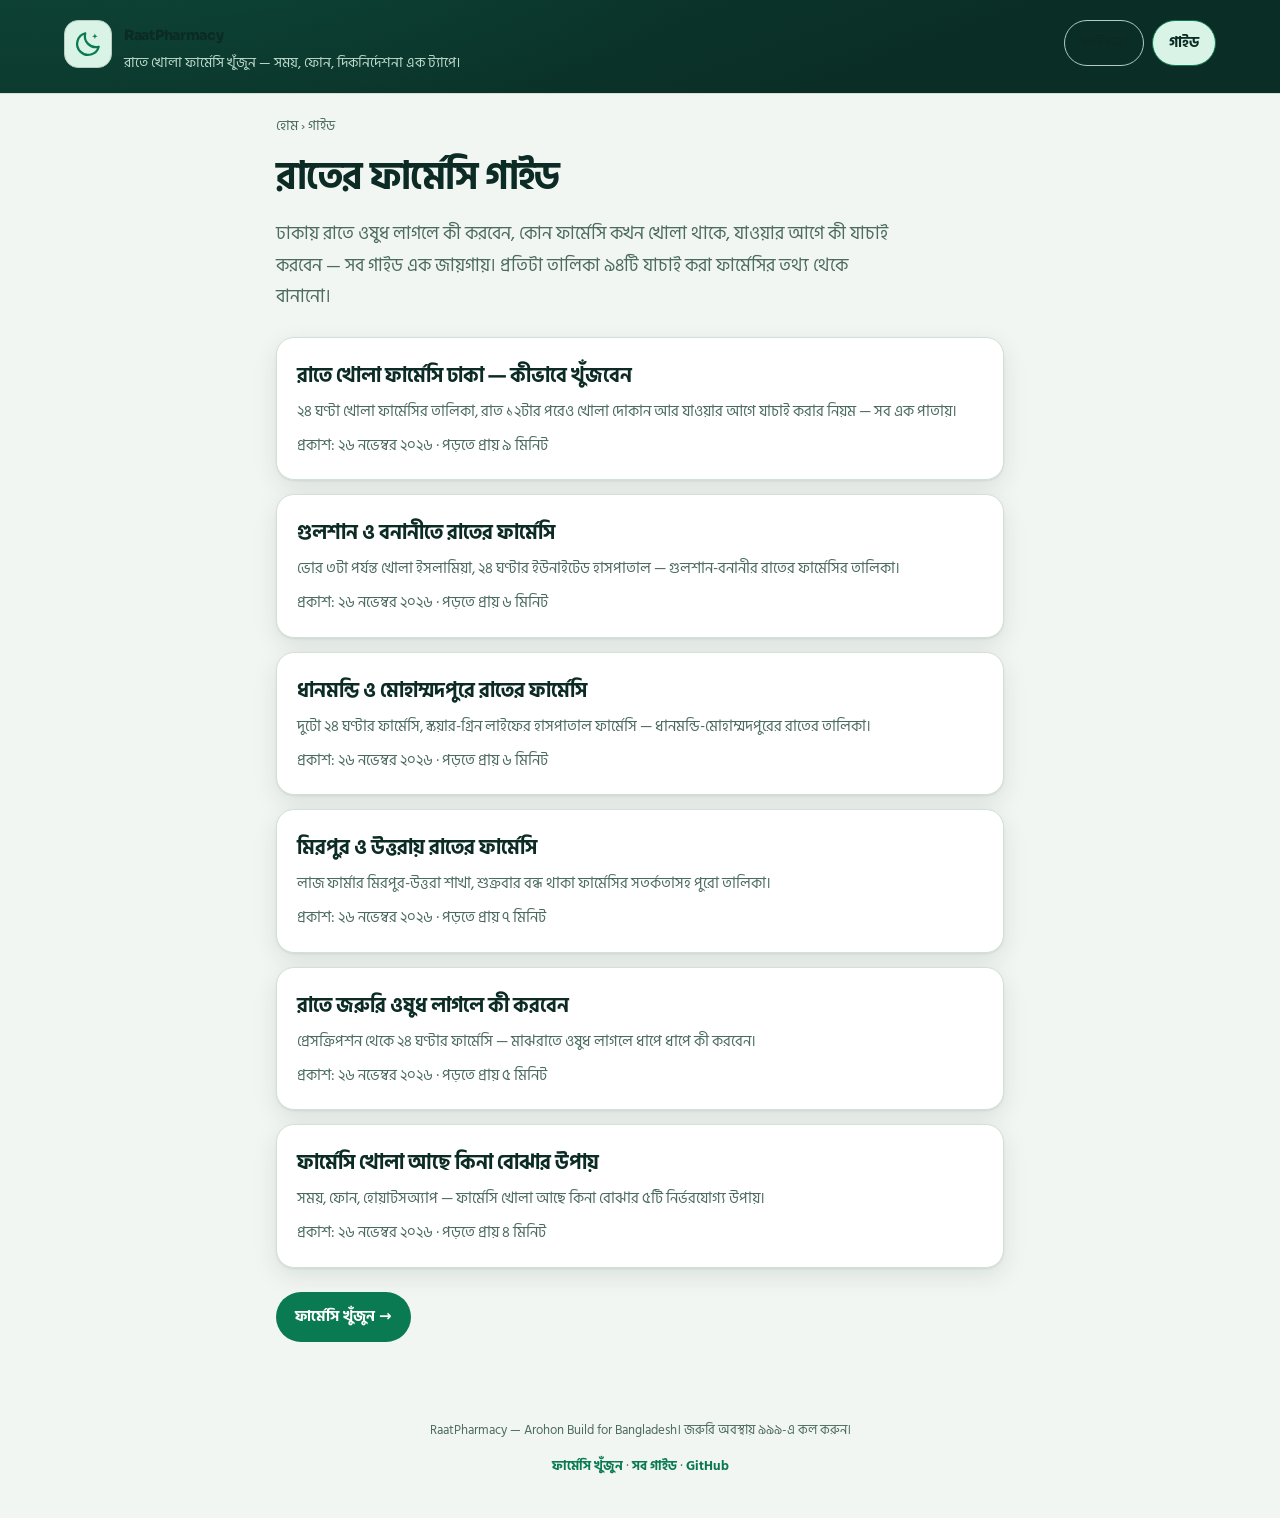
==== blog/index.html @ f830bff0 "RaatPharmacy MVP: night pharmacy finder for Dhaka - 41 verified pharmacies" ====
<!DOCTYPE html>
<html lang="bn">
<head>
  <meta charset="utf-8">
  <meta name="viewport" content="width=device-width, initial-scale=1, viewport-fit=cover">
  <title>গাইড — রাতে খোলা ফার্মেসি ঢাকা | RaatPharmacy</title>
  <meta name="description" content="ঢাকায় রাতে খোলা ফার্মেসি খোঁজার গাইড — এলাকা অনুযায়ী তালিকা, জরুরি ওষুধের চেকলিস্ট, খোলা আছে কিনা বোঝার উপায়।">
  <link rel="canonical" href="https://buildempirecr.github.io/raatpharmacy/blog/">
  <meta property="og:type" content="website">
  <meta property="og:site_name" content="RaatPharmacy">
  <meta property="og:title" content="গাইড — রাতে খোলা ফার্মেসি ঢাকা | RaatPharmacy">
  <meta property="og:description" content="ঢাকায় রাতে খোলা ফার্মেসি খোঁজার গাইড — এলাকা অনুযায়ী তালিকা, জরুরি ওষুধের চেকলিস্ট, খোলা আছে কিনা বোঝার উপায়।">
  <meta property="og:url" content="https://buildempirecr.github.io/raatpharmacy/blog/">
  <meta property="og:image" content="https://buildempirecr.github.io/raatpharmacy/og.png">
  <meta property="og:image:width" content="1200">
  <meta property="og:image:height" content="630">
  <meta property="og:image:alt" content="RaatPharmacy — রাতে খোলা ফার্মেসি, ঢাকা">
  <meta property="og:locale" content="bn_BD">
  <meta name="twitter:card" content="summary_large_image">
  <meta name="twitter:title" content="গাইড — রাতে খোলা ফার্মেসি ঢাকা | RaatPharmacy">
  <meta name="twitter:description" content="ঢাকায় রাতে খোলা ফার্মেসি খোঁজার গাইড — এলাকা অনুযায়ী তালিকা, জরুরি ওষুধের চেকলিস্ট, খোলা আছে কিনা বোঝার উপায়।">
  <meta name="twitter:image" content="https://buildempirecr.github.io/raatpharmacy/og.png">
  <link rel="icon" href="../icon.svg" type="image/svg+xml">
  <link rel="preconnect" href="https://fonts.googleapis.com">
  <link rel="preconnect" href="https://fonts.gstatic.com" crossorigin>
  <link href="https://fonts.googleapis.com/css2?family=Hind+Siliguri:wght@400;500;600;700&family=Sora:wght@600;700;800&display=swap" rel="stylesheet">
  <link rel="stylesheet" href="../styles.css">
  <link rel="stylesheet" href="blog.css">
</head>
<body>
  <a class="skip-link" href="#main">মূল বিষয়বস্তুতে যান</a>
  <header class="topbar">
    <div class="topbar-in">
      <div class="brand">
        <span class="brand-mark" aria-hidden="true">
          <svg viewBox="0 0 24 24" width="30" height="30" fill="none" stroke="currentColor" stroke-width="1.8" stroke-linecap="round" stroke-linejoin="round"><path d="M20.6 14.2A8.8 8.8 0 0 1 9.8 3.4 8.8 8.8 0 1 0 20.6 14.2Z"/><path d="M17.5 3.5l.6 1.6 1.6.6-1.6.6-.6 1.6-.6-1.6-1.6-.6 1.6-.6z" fill="currentColor" stroke="none"/></svg>
        </span>
        <div class="brand-text">
          <p class="brand-name"><a href="../">RaatPharmacy</a></p>
          <p>রাতে খোলা ফার্মেসি খুঁজুন — সময়, ফোন, দিকনির্দেশনা এক ট্যাপে।</p>
        </div>
      </div>
      <nav class="blog-nav" aria-label="প্রধান মেনু">
        <a href="../">ফাইন্ডার</a>
        <a href="./" class="blog-nav-active">গাইড</a>
      </nav>
    </div>
  </header>
  <main id="main" tabindex="-1" class="blog-main">
    <nav class="breadcrumb" aria-label="ব্রেডক্রাম্ব">
      <a href="../">হোম</a> <span aria-hidden="true">›</span>
      <span aria-current="page">গাইড</span>
    </nav>
    <h1 class="blog-index-title">রাতের ফার্মেসি গাইড</h1>
    <p class="blog-lede">ঢাকায় রাতে ওষুধ লাগলে কী করবেন, কোন ফার্মেসি কখন খোলা থাকে, যাওয়ার আগে কী যাচাই করবেন — সব গাইড এক জায়গায়। প্রতিটা তালিকা ৯৪টি যাচাই করা ফার্মেসির তথ্য থেকে বানানো।</p>
    <ul class="blog-index-list">
      <li class="blog-card">
        <h2><a href="rate-khola-pharmacy-dhaka.html">রাতে খোলা ফার্মেসি ঢাকা — কীভাবে খুঁজবেন</a></h2>
        <p>২৪ ঘণ্টা খোলা ফার্মেসির তালিকা, রাত ১২টার পরেও খোলা দোকান আর যাওয়ার আগে যাচাই করার নিয়ম — সব এক পাতায়।</p>
        <p class="blog-card-meta">প্রকাশ: ২৬ নভেম্বর ২০২৬ · পড়তে প্রায় ৯ মিনিট</p>
      </li>
      <li class="blog-card">
        <h2><a href="gulshan-night-pharmacy.html">গুলশান ও বনানীতে রাতের ফার্মেসি</a></h2>
        <p>ভোর ৩টা পর্যন্ত খোলা ইসলামিয়া, ২৪ ঘণ্টার ইউনাইটেড হাসপাতাল — গুলশান-বনানীর রাতের ফার্মেসির তালিকা।</p>
        <p class="blog-card-meta">প্রকাশ: ২৬ নভেম্বর ২০২৬ · পড়তে প্রায় ৬ মিনিট</p>
      </li>
      <li class="blog-card">
        <h2><a href="dhanmondi-night-pharmacy.html">ধানমন্ডি ও মোহাম্মদপুরে রাতের ফার্মেসি</a></h2>
        <p>দুটো ২৪ ঘণ্টার ফার্মেসি, স্কয়ার-গ্রিন লাইফের হাসপাতাল ফার্মেসি — ধানমন্ডি-মোহাম্মদপুরের রাতের তালিকা।</p>
        <p class="blog-card-meta">প্রকাশ: ২৬ নভেম্বর ২০২৬ · পড়তে প্রায় ৬ মিনিট</p>
      </li>
      <li class="blog-card">
        <h2><a href="mirpur-night-pharmacy.html">মিরপুর ও উত্তরায় রাতের ফার্মেসি</a></h2>
        <p>লাজ ফার্মার মিরপুর-উত্তরা শাখা, শুক্রবার বন্ধ থাকা ফার্মেসির সতর্কতাসহ পুরো তালিকা।</p>
        <p class="blog-card-meta">প্রকাশ: ২৬ নভেম্বর ২০২৬ · পড়তে প্রায় ৭ মিনিট</p>
      </li>
      <li class="blog-card">
        <h2><a href="joruri-oshudh-rate.html">রাতে জরুরি ওষুধ লাগলে কী করবেন</a></h2>
        <p>প্রেসক্রিপশন থেকে ২৪ ঘণ্টার ফার্মেসি — মাঝরাতে ওষুধ লাগলে ধাপে ধাপে কী করবেন।</p>
        <p class="blog-card-meta">প্রকাশ: ২৬ নভেম্বর ২০২৬ · পড়তে প্রায় ৫ মিনিট</p>
      </li>
      <li class="blog-card">
        <h2><a href="pharmacy-khola-ache-kina.html">ফার্মেসি খোলা আছে কিনা বোঝার উপায়</a></h2>
        <p>সময়, ফোন, হোয়াটসঅ্যাপ — ফার্মেসি খোলা আছে কিনা বোঝার ৫টি নির্ভরযোগ্য উপায়।</p>
        <p class="blog-card-meta">প্রকাশ: ২৬ নভেম্বর ২০২৬ · পড়তে প্রায় ৪ মিনিট</p>
      </li>
    </ul>
    <p class="blog-index-cta"><a class="btn btn-primary" href="../">ফার্মেসি খুঁজুন →</a></p>
  </main>
  <footer>
    <p>RaatPharmacy — Arohon Build for Bangladesh। জরুরি অবস্থায় ৯৯৯-এ কল করুন।</p>
    <p class="footer-links"><a href="../">ফার্মেসি খুঁজুন</a> · <a href="./">সব গাইড</a> · <a href="https://github.com/buildempirecr/raatpharmacy">GitHub</a></p>
  </footer>
</body>
</html>
---- styles.css ----
/* RaatPharmacy — premium night-pharmacy system.
   Deep emerald ink + warm mint. Night is the use scene: dark is the
   default; a light theme follows the system setting for daylight use.
   No framework. Touch targets >= 44px. Header stacks on phones. */
:root {
  --bg: #061f1c;
  --bg-soft: #082825;
  --surface: #0d2f2a;
  --surface-2: #123b34;
  --surface-3: #175046;
  --text: #eef7f2;
  --muted: #a9c6bb;
  --muted-2: #7fa79a;
  --accent: #34e5a6;
  --accent-soft: #0e3d2f;
  --accent-ink: #04281c;
  --amber: #ffc857;
  --amber-soft: #33270a;
  --amber-ink: #ffd98a;
  --red: #ff9a9a;
  --red-soft: #3d1d1d;
  --border: #21483f;
  --border-strong: #2f6355;
  --shadow-1: 0 1px 2px rgba(0, 0, 0, .28), 0 8px 24px rgba(0, 0, 0, .28);
  --shadow-2: 0 2px 4px rgba(0, 0, 0, .3), 0 16px 40px rgba(0, 0, 0, .34);
  --radius: 18px;
  --radius-sm: 12px;
  color-scheme: dark;
}
@media (prefers-color-scheme: light) {
  :root {
    --bg: #f2f6f2;
    --bg-soft: #e8f0ea;
    --surface: #ffffff;
    --surface-2: #eef5ef;
    --surface-3: #dcebe1;
    --text: #0b2b24;
    --muted: #4c6b60;
    --muted-2: #4e6d5c;
    --accent: #0a7a52;
    --accent-soft: #d9f3e6;
    --accent-ink: #ffffff;
    --amber: #8a5d00;
    --amber-soft: #fff3d1;
    --amber-ink: #6b4a00;
    --red: #b3271e;
    --red-soft: #fbe3e1;
    --border: #d3e0d8;
    --border-strong: #b3cbc0;
    --shadow-1: 0 1px 2px rgba(11, 43, 36, .08), 0 8px 24px rgba(11, 43, 36, .1);
    --shadow-2: 0 2px 4px rgba(11, 43, 36, .1), 0 16px 40px rgba(11, 43, 36, .14);
    color-scheme: light;
  }
}
* { box-sizing: border-box; }
html { -webkit-text-size-adjust: 100%; scroll-behavior: smooth; }
body {
  margin: 0;
  font-family: "Hind Siliguri", "Sora", system-ui, -apple-system, "Segoe UI", Roboto, "Noto Sans Bengali", sans-serif;
  background: var(--bg);
  color: var(--text);
  line-height: 1.55;
}
/* Bangla script needs taller line-height than Latin (matra + descenders). */
:lang(bn) { line-height: 1.75; }
h1, h2, h3 { line-height: 1.25; }
/* Skip link: first Tab stop, jumps to #main. */
.skip-link {
  position: absolute; left: 16px; top: -72px; z-index: 100;
  background: var(--accent); color: var(--accent-ink);
  font-weight: 700; font-size: 15px; text-decoration: none;
  padding: 12px 18px; border-radius: 999px; min-height: 44px;
  display: inline-flex; align-items: center;
  transition: top .15s ease;
}
.skip-link:focus { top: 12px; }
/* Skip target itself is not interactive: no outline when jumped to. */
#main:focus { outline: none; }
::selection { background: var(--accent); color: var(--accent-ink); }
:focus-visible { outline: 3px solid var(--accent); outline-offset: 2px; border-radius: 6px; }
::-webkit-scrollbar { width: 10px; }
::-webkit-scrollbar-thumb { background: var(--border-strong); border-radius: 999px; }
::-webkit-scrollbar-track { background: transparent; }
.visually-hidden {
  position: absolute; width: 1px; height: 1px;
  overflow: hidden; clip: rect(0 0 0 0); white-space: nowrap;
}
.hidden { display: none !important; }

/* ---------- Header: stacks on phones, never overlaps ---------- */
.topbar {
  background:
    radial-gradient(720px 260px at 18% -40%, rgba(52, 229, 166, .16), transparent 65%),
    linear-gradient(160deg, #0a2e28, #071f1b 70%);
  border-bottom: 1px solid var(--border);
}
@media (prefers-color-scheme: light) {
  .topbar {
    background:
      radial-gradient(720px 260px at 18% -40%, rgba(10, 122, 82, .14), transparent 65%),
      linear-gradient(160deg, #0d3d31, #0a2e26 70%);
    color: #eef7f2;
  }
  .topbar .brand p { color: #bcd8cb; }
  .topbar .clock { background: rgba(255, 255, 255, .12); border-color: rgba(255, 255, 255, .28); color: #d9efe3; }
  .topbar .lang-btn { color: #eef7f2; border-color: rgba(238, 247, 242, .45); }
  .topbar .lang-btn:hover { color: #34e5a6; border-color: #34e5a6; }
}
.topbar-in {
  max-width: 1200px; margin: 0 auto; padding: 18px 16px 16px;
  display: flex; flex-direction: column; gap: 14px;
}
.brand { display: flex; gap: 12px; align-items: flex-start; min-width: 0; }
.brand-mark {
  flex-shrink: 0; width: 48px; height: 48px; border-radius: 14px;
  display: grid; place-items: center;
  background: var(--accent-soft); color: var(--accent);
  border: 1px solid var(--border-strong);
}
.brand-text { min-width: 0; }
.brand h1 {
  margin: 0; font-family: "Sora", "Hind Siliguri", sans-serif;
  font-size: 26px; font-weight: 800; letter-spacing: -0.02em; line-height: 1.15;
  overflow-wrap: break-word;
}
.brand p { margin: 3px 0 0; color: var(--muted); font-size: 14px; max-width: 60ch; }
.top-right {
  display: flex; align-items: center; gap: 10px; flex-wrap: wrap;
}
.clock {
  font-size: 15px; font-weight: 700; font-variant-numeric: tabular-nums;
  background: var(--surface-2); border: 1px solid var(--border);
  border-radius: 999px; padding: 9px 14px; min-height: 44px;
  display: inline-flex; align-items: center;
}
.lang-btn {
  background: transparent; color: var(--text);
  border: 1px solid var(--border-strong); border-radius: 999px;
  padding: 9px 16px; min-height: 44px; font-size: 14px; font-weight: 600;
  cursor: pointer; font-family: inherit; text-decoration: none;
  display: inline-flex; align-items: center;
}
.lang-btn:hover { border-color: var(--accent); color: var(--accent); }

/* ---------- Hero ---------- */
main { max-width: 1200px; margin: 0 auto; padding: 0 16px 40px; }
.hero { padding: 28px 0 8px; }
.hero-title {
  margin: 0; font-family: "Sora", "Hind Siliguri", sans-serif;
  font-size: clamp(28px, 6vw, 44px); font-weight: 800;
  letter-spacing: -0.03em; line-height: 1.15; text-wrap: balance;
}
.hero-sub { margin: 10px 0 0; color: var(--muted); font-size: 16.5px; max-width: 62ch; }
.search-wrap {
  display: flex; align-items: center; gap: 10px;
  background: var(--surface); border: 1px solid var(--border-strong);
  border-radius: var(--radius); padding: 4px 6px 4px 16px;
  margin-top: 20px; box-shadow: var(--shadow-1);
}
.search-wrap:focus-within { border-color: var(--accent); box-shadow: var(--shadow-1), 0 0 0 3px rgba(52, 229, 166, .22); }
.search-icon { flex-shrink: 0; color: var(--muted-2); }
.search-wrap input {
  flex: 1; min-width: 0; border: 0; outline: 0; background: transparent;
  color: var(--text); font-size: 17px; font-family: inherit;
  padding: 12px 8px 12px 0; min-height: 44px;
}
.search-wrap input::placeholder { color: #93b3a9; }
@media (prefers-color-scheme: light) {
  .search-wrap input::placeholder { color: #4c6b60; }
}
.search-wrap input::-webkit-search-cancel-button { cursor: pointer; }

/* Stats as filter chips */
.stat-chips { display: flex; flex-wrap: wrap; gap: 10px; margin-top: 16px; }
.stat-chip {
  display: inline-flex; align-items: center; gap: 8px;
  background: var(--surface); border: 1px solid var(--border);
  border-radius: 999px; padding: 10px 16px; min-height: 48px;
  font-size: 15px; font-family: inherit; color: var(--text); cursor: pointer;
  box-shadow: var(--shadow-1);
}
.stat-chip strong { font-size: 19px; font-variant-numeric: tabular-nums; line-height: 1; }
.stat-chip span { color: var(--muted); }
.stat-chip .dot {
  width: 9px; height: 9px; border-radius: 50%; background: var(--accent);
  box-shadow: 0 0 0 3px rgba(52, 229, 166, .25);
  animation: pulse 2.2s ease-out infinite;
}
@keyframes pulse {
  0% { box-shadow: 0 0 0 0 rgba(52, 229, 166, .45); }
  70% { box-shadow: 0 0 0 8px rgba(52, 229, 166, 0); }
  100% { box-shadow: 0 0 0 0 rgba(52, 229, 166, 0); }
}
.stat-chip[aria-pressed="true"] {
  background: var(--accent-soft); border-color: var(--accent); color: var(--text);
}
.stat-chip[aria-pressed="true"] span { color: var(--muted); }
.stat-chip:hover { border-color: var(--border-strong); }
.stock-note {
  margin: 16px 0 0; font-size: 14px; color: var(--amber-ink);
  background: var(--amber-soft); border: 1px solid var(--border);
  border-radius: var(--radius-sm); padding: 11px 14px;
  display: flex; gap: 8px; align-items: flex-start;
}

/* ---------- Layout ---------- */
.layout { display: grid; gap: 24px; margin-top: 20px; }
.sidebar-title {
  margin: 0 0 12px; font-family: "Sora", "Hind Siliguri", sans-serif;
  font-size: 17px; font-weight: 700; letter-spacing: -0.01em;
}
.controls {
  background: var(--surface); border: 1px solid var(--border);
  border-radius: var(--radius); padding: 16px; box-shadow: var(--shadow-1);
}
.field { display: block; margin-bottom: 12px; }
.field > span { display: block; font-size: 13.5px; font-weight: 600; color: var(--muted); margin-bottom: 6px; }
.field select {
  width: 100%; padding: 11px 12px; min-height: 48px; font-size: 15.5px; font-family: inherit;
  border-radius: var(--radius-sm); border: 1px solid var(--border-strong);
  background: var(--bg-soft); color: var(--text); cursor: pointer;
}
.clear-btn { width: 100%; justify-content: center; min-height: 48px; }
.nearest-btn { width: 100%; justify-content: center; min-height: 48px; margin-bottom: 10px; }
.nearest-btn[aria-pressed="true"] { background: var(--accent-soft); border-color: var(--accent); color: var(--text); }

/* Offline banner + no-JS fallback */
.offline-note {
  margin: 14px 0 0; font-size: 14px; font-weight: 600; color: var(--amber-ink);
  background: var(--amber-soft); border: 1px solid var(--border);
  border-radius: var(--radius-sm); padding: 11px 14px;
}
.noscript-note {
  background: var(--surface); border: 1px solid var(--border);
  border-radius: var(--radius); padding: 16px; margin-top: 20px; box-shadow: var(--shadow-1);
}
.noscript-note p { margin: 0 0 10px; font-size: 15px; }
.noscript-note ul { margin: 0; padding-left: 20px; font-size: 14.5px; line-height: 1.9; }

/* Skeleton loading cards */
.skeleton { pointer-events: none; }
.sk-line { border-radius: 8px; background: var(--surface-2); margin-bottom: 12px; animation: shimmer 1.4s ease-in-out infinite; }
.sk-title { height: 22px; width: 65%; }
.sk-sub { height: 15px; width: 85%; }
.sk-btn { height: 48px; width: 55%; border-radius: 999px; margin-bottom: 0; }
@keyframes shimmer { 0% { opacity: .55; } 50% { opacity: 1; } 100% { opacity: .55; } }

/* Deep-link highlight */
.card-highlight { outline: 3px solid var(--accent); outline-offset: 3px; }

/* Empty / error states */
.empty .btn { margin-top: 14px; }
.error-text { color: var(--red); font-weight: 600; margin: 0; }

.about {
  margin-top: 16px; background: var(--surface);
  border: 1px solid var(--border); border-radius: var(--radius); padding: 16px;
  box-shadow: var(--shadow-1);
}
.about h2 { margin: 0 0 8px; font-family: "Sora", "Hind Siliguri", sans-serif; font-size: 17px; font-weight: 700; }
.about p { margin: 0 0 8px; font-size: 14px; color: var(--muted); }
.about .sources { font-size: 13px; margin-bottom: 0; }
.about .sources a, footer .footer-links a { color: var(--accent); text-decoration: none; font-weight: 700; }
.about .sources a:hover, footer .footer-links a:hover { text-decoration: underline; }

/* ---------- Results / cards ---------- */
.result-count { color: var(--muted); font-size: 14px; margin: 2px 2px 12px; }
.pharmacy-list { list-style: none; margin: 0; padding: 0; display: grid; gap: 14px; grid-template-columns: minmax(0, 1fr); }
.card {
  background: var(--surface); border: 1px solid var(--border);
  border-radius: var(--radius); padding: 18px; box-shadow: var(--shadow-1);
  transition: transform .18s ease, box-shadow .18s ease;
  min-width: 0;
}
.card:hover { transform: translateY(-2px); box-shadow: var(--shadow-2); }
.card-open { background: var(--surface); border-color: var(--border-strong); }
.card-head { display: flex; flex-wrap: wrap; justify-content: space-between; gap: 10px; align-items: flex-start; }
.card-head > div:first-child { flex: 1 1 220px; min-width: 0; }
.card h3 { margin: 0; font-family: "Sora", "Hind Siliguri", sans-serif; font-size: 18px; font-weight: 700; line-height: 1.3; letter-spacing: -0.01em; }
.card .area { color: var(--muted); font-size: 13.5px; margin: 3px 0 0; }
.card-badges { display: flex; flex-wrap: wrap; gap: 6px; justify-content: flex-end; }
.badge {
  font-size: 14px; font-weight: 700; line-height: 1.3;
  border-radius: 999px; padding: 8px 13px; white-space: nowrap;
  display: inline-flex; align-items: center; gap: 6px;
}
.badge .dot { width: 9px; height: 9px; border-radius: 50%; background: currentColor; }
.badge-open { background: var(--accent-soft); color: var(--accent); border: 1px solid var(--border-strong); }
.badge-open .dot { animation: pulse 2.2s ease-out infinite; }
.badge-closed { background: var(--red-soft); color: var(--red); border: 1px solid var(--border); }
.badge-unknown { background: var(--surface-2); color: var(--muted); border: 1px solid var(--border); }
.badge-late { background: var(--amber-soft); color: var(--amber-ink); border: 1px solid var(--border); }
.badge-unverified { background: var(--amber-soft); color: var(--amber-ink); border: 1px solid var(--border); font-size: 13px; padding: 5px 10px; }
.tier-badge {
  font-size: 12.5px; font-weight: 700; line-height: 1.3;
  border-radius: 999px; padding: 4px 10px; white-space: nowrap;
  background: var(--surface-2); color: var(--muted); border: 1px solid var(--border);
}
.hours-line { margin: 12px 0 2px; font-size: 15.5px; }
.next-line { margin: 0 0 10px; font-size: 14px; color: var(--muted); font-variant-numeric: tabular-nums; }
.countdown { margin: 0 0 10px; font-size: 13.5px; font-weight: 500; color: var(--muted); font-variant-numeric: tabular-nums; }
.countdown-soon { color: var(--amber-ink); font-weight: 700; }
.distance { margin: 0 0 10px; font-size: 14px; font-weight: 700; color: var(--accent); font-variant-numeric: tabular-nums; }
.address { margin: 0 0 14px; font-size: 14px; color: var(--muted); overflow-wrap: anywhere; }
.actions { display: flex; flex-wrap: wrap; gap: 8px; }
/* ---------- Buttons ---------- */
/* One primary action per card (Call) plus small icon buttons. Every
   button is at least 44px tall so it is easy to tap on a phone. */
.btn {
  display: inline-flex; align-items: center; justify-content: center; gap: 8px;
  border-radius: 999px; padding: 11px 18px; min-height: 48px;
  font-size: 15px; font-weight: 700; font-family: inherit;
  text-decoration: none; cursor: pointer; border: 1px solid transparent;
  transition: transform .15s ease, box-shadow .15s ease;
}
.btn svg { flex-shrink: 0; }
.btn-call { background: var(--accent); color: var(--accent-ink); box-shadow: 0 4px 14px rgba(0, 0, 0, .35); position: relative; }
.btn-call:hover { transform: translateY(-1px); }
/* "Dialing…" feedback: an overlay, not a label swap — swapping the label
   changes the button's width and shifts the layout underneath the
   visitor's next tap. The overlay covers the button in place. */
.btn-call.is-dialing::after {
  content: attr(data-dialing-text);
  position: absolute; inset: 0;
  display: flex; align-items: center; justify-content: center;
  background: var(--accent); color: var(--accent-ink);
  border-radius: inherit; font-size: 15px; font-weight: 700;
}
.btn-wa { background: var(--accent-soft); color: var(--accent); border-color: var(--border-strong); }
.btn-ghost { background: transparent; color: var(--text); border-color: var(--border-strong); }
.btn-primary { background: var(--accent); color: var(--accent-ink); }
.btn:active { transform: scale(.97); }
.btn[disabled] { opacity: .45; cursor: default; }
/* Secondary icon-only buttons (WhatsApp / directions / share): 48px. */
.btn-icon { width: 48px; min-width: 48px; padding: 11px 0; }
.phone-line { margin: 12px 0 0; font-size: 14.5px; color: var(--muted); font-variant-numeric: tabular-nums; }
.phone-line .phone-text { color: var(--text); font-weight: 600; }
.unverified-note { margin: 6px 0 0; font-size: 13.5px; color: var(--amber-ink); overflow-wrap: anywhere; }
.meta-line { margin: 6px 0 0; font-size: 13px; color: var(--muted-2); overflow-wrap: anywhere; }
.correction-badge {
  margin-top: 10px; font-size: 13px; color: var(--amber-ink);
  background: var(--amber-soft); border: 1px solid var(--border);
  border-radius: 8px; padding: 8px 10px;
}
.card .notes { margin: 10px 0 0; font-size: 13.5px; color: var(--muted); overflow-wrap: anywhere; }
.link-btn {
  background: none; border: none; color: var(--muted-2); font-size: 13.5px; font-family: inherit;
  padding: 12px 0 0; min-height: 44px; cursor: pointer; text-decoration: underline;
  text-underline-offset: 3px;
}
.link-btn:hover { color: var(--text); }
.empty { text-align: center; color: var(--muted); padding: 32px 10px; }

footer { text-align: center; color: var(--muted); font-size: 13px; padding: 8px 16px 28px; }

/* Correction sheet */
.sheet-backdrop { position: fixed; inset: 0; background: rgba(0, 0, 0, .6); z-index: 40; }
.sheet {
  position: fixed; left: 0; right: 0; bottom: 0; z-index: 50;
  background: var(--surface); border-radius: 20px 20px 0 0;
  border: 1px solid var(--border); border-bottom: 0; padding: 20px 18px 24px;
  max-width: 640px; margin: 0 auto; box-shadow: var(--shadow-2);
}
.sheet h2 { margin: 0 0 4px; font-family: "Sora", "Hind Siliguri", sans-serif; font-size: 19px; }
.sheet-sub { margin: 0 0 14px; color: var(--muted); font-size: 14px; }
.note-label { display: block; font-size: 14px; font-weight: 600; margin-bottom: 6px; }
.sheet input {
  width: 100%; padding: 12px 14px; min-height: 48px; font-size: 15px; font-family: inherit;
  border-radius: var(--radius-sm); border: 1px solid var(--border-strong);
  background: var(--bg-soft); color: var(--text);
}
.sheet-actions { display: flex; gap: 10px; margin-top: 14px; }
.sheet-actions .btn { flex: 1; }
.sheet-note { font-size: 13px; color: var(--muted); margin: 14px 0 0; }

.toast {
  position: fixed; left: 50%; bottom: 24px; transform: translateX(-50%);
  background: var(--accent); color: var(--accent-ink); font-weight: 700; font-size: 14.5px;
  border-radius: 999px; padding: 12px 20px; min-height: 48px; z-index: 60;
  box-shadow: var(--shadow-2); max-width: calc(100vw - 32px);
  display: inline-flex; align-items: center; gap: 10px; text-align: center;
}
.toast a { color: var(--accent-ink); font-weight: 800; white-space: nowrap; }

/* ---------- Breakpoints ---------- */
@media (min-width: 640px) {
  .topbar-in { flex-direction: row; justify-content: space-between; align-items: flex-start; padding: 20px 24px 18px; }
  .top-right { flex-direction: column; align-items: flex-end; }
  .brand h1 { font-size: 28px; }
}
@media (min-width: 768px) {
  .pharmacy-list { grid-template-columns: repeat(2, minmax(0, 1fr)); }
}
@media (min-width: 1024px) {
  .layout { grid-template-columns: 300px 1fr; align-items: start; }
  .sidebar { position: sticky; top: 16px; }
  .controls { position: static; }
  .hero { padding-top: 36px; }
}
/* Below desktop width the filter panel is STATIC (never sticky, never
   overlapping) and the About section moves after the results, so the
   pharmacy list is reachable within one screen of scrolling. */
@media (max-width: 1023px) {
  .layout { display: flex; flex-direction: column; margin-top: 14px; }
  .sidebar { display: contents; }
  .controls { position: static; order: 1; }
  .results { order: 2; }
  .about { order: 3; }
}
/* Filter/search changes: subtle 120ms fade+rise on the list.
   Disabled under prefers-reduced-motion (see the block below). */
@keyframes cardIn { from { opacity: 0; transform: translateY(6px); } to { opacity: 1; transform: translateY(0); } }
.pharmacy-list.list-anim .card { animation: cardIn 120ms cubic-bezier(.2,.8,.2,1) both; }
@media (prefers-reduced-motion: reduce) {
  *, *::before, *::after { animation: none !important; transition: none !important; scroll-behavior: auto !important; }
}
---- blog/blog.css ----
/* RaatPharmacy blog — article pages.
   Reuses ../styles.css for the header, buttons, badges and footer.
   This file only adds article typography, the pharmacy list inside
   articles, the CTA box and the blog index cards. Same tokens, so the
   blog can never drift away from the finder's look. */
.blog-nav { display: flex; gap: 8px; align-items: center; flex-wrap: wrap; }
.blog-nav a {
  color: var(--text); text-decoration: none; font-weight: 700; font-size: 15px;
  border: 1px solid var(--border-strong); border-radius: 999px;
  padding: 9px 16px; min-height: 44px;
  display: inline-flex; align-items: center;
}
.blog-nav a:hover { border-color: var(--accent); color: var(--accent); }
.blog-nav a.blog-nav-active { background: var(--accent-soft); border-color: var(--accent); }
.brand-name { font-family: "Sora", "Hind Siliguri", sans-serif; font-size: 26px; font-weight: 800; letter-spacing: -0.02em; line-height: 1.15; margin: 0; }
.brand-name a { color: var(--text); text-decoration: none; }

.blog-main { max-width: 760px; }
.breadcrumb { margin: 20px 0 0; font-size: 14px; color: var(--muted); }
.breadcrumb a { color: var(--muted); text-decoration: none; }
.breadcrumb a:hover { color: var(--accent); text-decoration: underline; }

.blog-article h1, .blog-index-title {
  font-family: "Sora", "Hind Siliguri", sans-serif;
  font-size: clamp(26px, 5.5vw, 38px); font-weight: 800;
  letter-spacing: -0.02em; line-height: 1.25; margin: 14px 0 8px;
  text-wrap: balance;
}
.blog-article h2 {
  font-family: "Sora", "Hind Siliguri", sans-serif;
  font-size: 21px; font-weight: 700; letter-spacing: -0.01em;
  margin: 28px 0 10px;
}
.blog-article p { font-size: 16.5px; margin: 0 0 14px; max-width: 68ch; }
.blog-lede { font-size: 18px; color: var(--muted); max-width: 62ch; }
.blog-meta { font-size: 14px; color: var(--muted-2); margin: 0 0 18px; }

/* Pharmacy list inside an article: name, address, hours, phone. */
.blog-pharm-list { list-style: none; margin: 0 0 14px; padding: 0; display: grid; gap: 10px; }
.blog-pharm {
  background: var(--surface); border: 1px solid var(--border);
  border-radius: var(--radius-sm); padding: 14px 16px;
  display: flex; flex-direction: column; gap: 3px;
  font-size: 15px;
}
.blog-pharm strong { font-size: 16px; }
.blog-address, .blog-hours { color: var(--muted); }
.blog-hours { font-variant-numeric: tabular-nums; }
.blog-phone a { color: var(--accent); font-weight: 700; text-decoration: none; }
.blog-phone a:hover { text-decoration: underline; }
.blog-no-phone { color: var(--muted-2); }
.blog-list-note { font-size: 14px; color: var(--amber-ink); margin: 0 0 14px; }

.blog-cta {
  background: var(--accent-soft); border: 1px solid var(--border-strong);
  border-radius: var(--radius); padding: 20px; margin: 28px 0;
}
.blog-cta h2 { margin-top: 0; }
.blog-cta p { margin-bottom: 16px; }
.blog-verify, .blog-related { margin-top: 28px; }
.blog-verify p { font-size: 14.5px; color: var(--muted); }
.blog-related ul { margin: 0; padding-left: 20px; }
.blog-related li { margin-bottom: 10px; font-size: 15.5px; }
.blog-related a { color: var(--accent); font-weight: 700; text-decoration: none; }
.blog-related a:hover { text-decoration: underline; }
.blog-related li span { color: var(--muted); }

.footer-links { margin-top: 6px; }
.footer-links a { color: var(--muted); }

/* Blog index */
.blog-index-list { list-style: none; margin: 24px 0 0; padding: 0; display: grid; gap: 14px; }
.blog-card {
  background: var(--surface); border: 1px solid var(--border);
  border-radius: var(--radius); padding: 20px; box-shadow: var(--shadow-1);
}
.blog-card h2 { margin: 0 0 6px; font-size: 20px; font-family: "Sora", "Hind Siliguri", sans-serif; }
.blog-card h2 a { color: var(--text); text-decoration: none; }
.blog-card h2 a:hover { color: var(--accent); }
.blog-card p { margin: 0 0 8px; color: var(--muted); font-size: 15px; }
.blog-card-meta { font-size: 13.5px; color: var(--muted-2); margin-bottom: 0 !important; }
.blog-index-cta { margin-top: 24px; }

@media (min-width: 640px) {
  .blog-nav { flex-direction: row; }
}
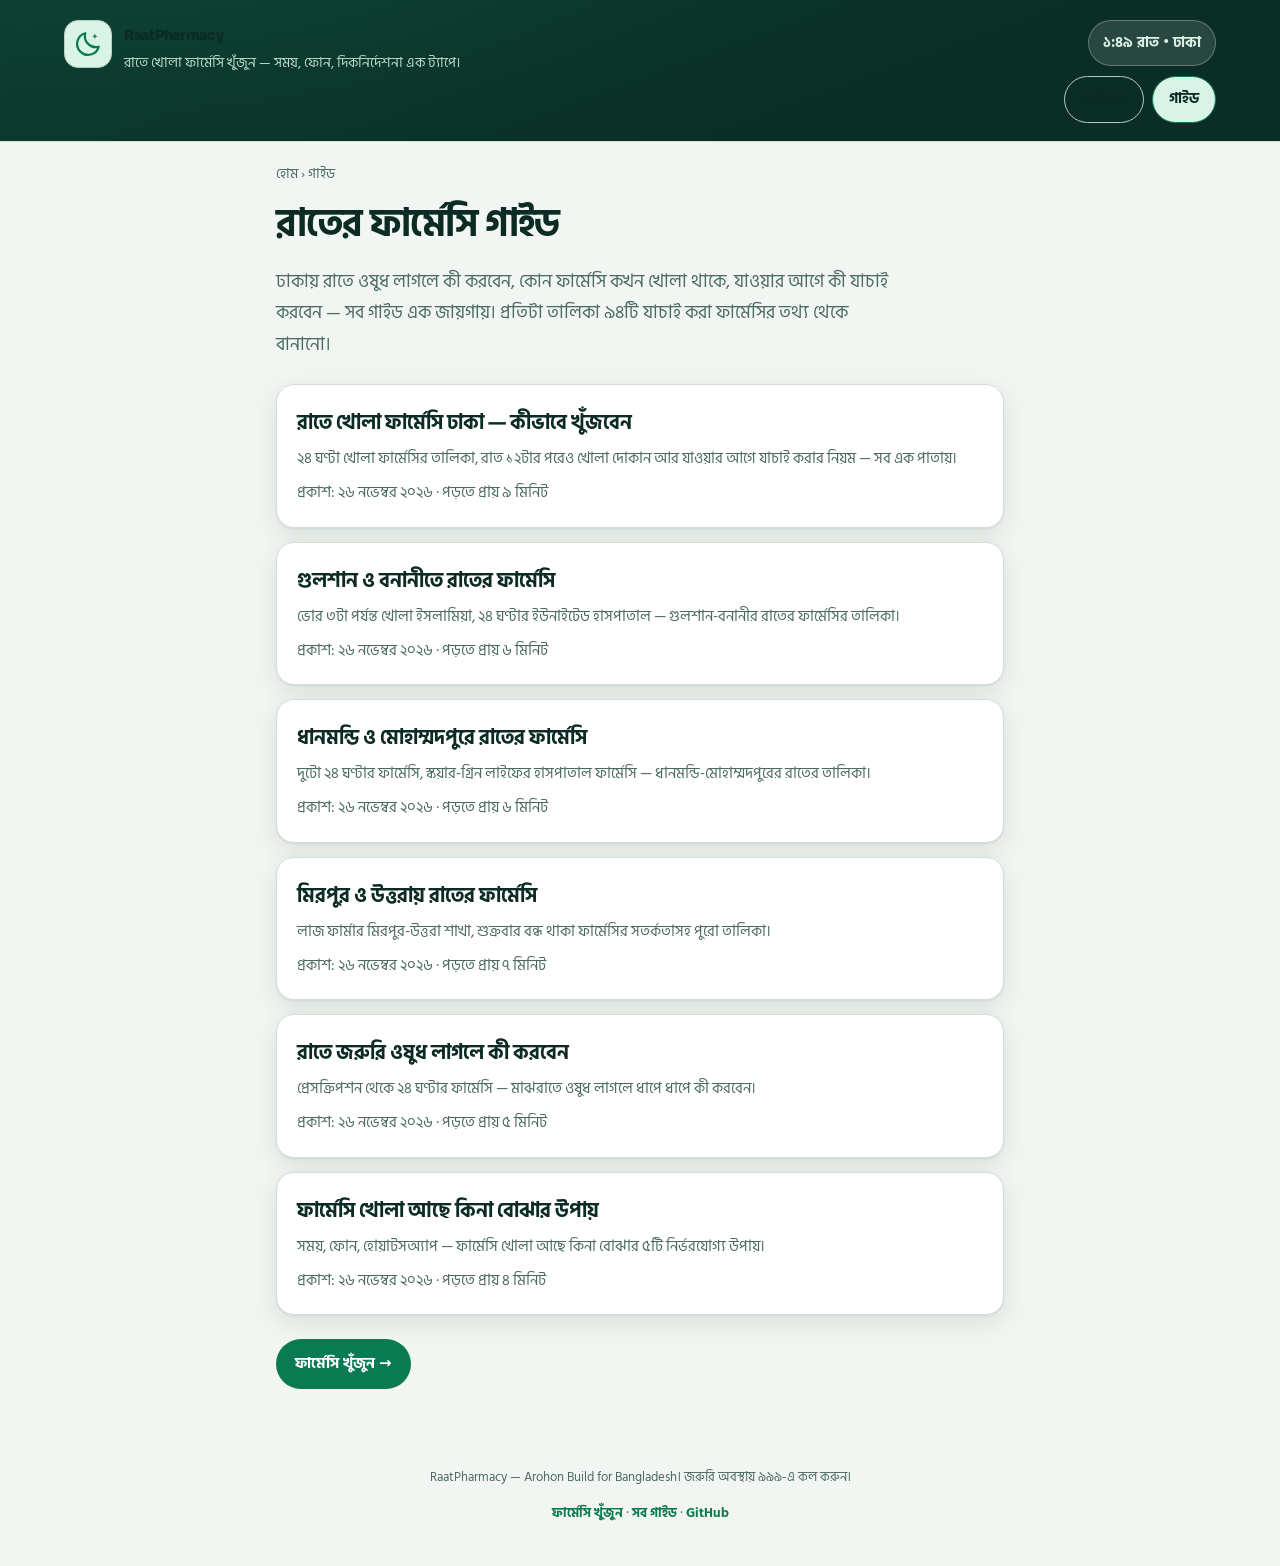
==== commit 55854478: "RaatPharmacy MVP: night pharmacy finder for Dhaka - 41 verified pharmacies" ====
--- a/blog/index.html
+++ b/blog/index.html
@@ -26,6 +26,22 @@
   <link href="https://fonts.googleapis.com/css2?family=Hind+Siliguri:wght@400;500;600;700&family=Sora:wght@600;700;800&display=swap" rel="stylesheet">
   <link rel="stylesheet" href="../styles.css">
   <link rel="stylesheet" href="blog.css">
+  <script type="application/ld+json">
+{
+  "@context": "https://schema.org",
+  "@type": "CollectionPage",
+  "name": "রাতের ফার্মেসি গাইড",
+  "description": "ঢাকায় রাতে খোলা ফার্মেসি খোঁজার গাইড — এলাকা অনুযায়ী তালিকা, জরুরি ওষুধের চেকলিস্ট, খোলা আছে কিনা বোঝার উপায়।",
+  "url": "https://buildempirecr.github.io/raatpharmacy/blog/",
+  "inLanguage": "bn",
+  "mainEntity": {"@type": "ItemList", "itemListElement": [{"@type": "ListItem", "position": 1, "name": "রাতে খোলা ফার্মেসি ঢাকা — কীভাবে খুঁজবেন", "item": "https://buildempirecr.github.io/raatpharmacy/blog/rate-khola-pharmacy-dhaka.html"},
+{"@type": "ListItem", "position": 2, "name": "গুলশান ও বনানীতে রাতের ফার্মেসি", "item": "https://buildempirecr.github.io/raatpharmacy/blog/gulshan-night-pharmacy.html"},
+{"@type": "ListItem", "position": 3, "name": "ধানমন্ডি ও মোহাম্মদপুরে রাতের ফার্মেসি", "item": "https://buildempirecr.github.io/raatpharmacy/blog/dhanmondi-night-pharmacy.html"},
+{"@type": "ListItem", "position": 4, "name": "মিরপুর ও উত্তরায় রাতের ফার্মেসি", "item": "https://buildempirecr.github.io/raatpharmacy/blog/mirpur-night-pharmacy.html"},
+{"@type": "ListItem", "position": 5, "name": "রাতে জরুরি ওষুধ লাগলে কী করবেন", "item": "https://buildempirecr.github.io/raatpharmacy/blog/joruri-oshudh-rate.html"},
+{"@type": "ListItem", "position": 6, "name": "ফার্মেসি খোলা আছে কিনা বোঝার উপায়", "item": "https://buildempirecr.github.io/raatpharmacy/blog/pharmacy-khola-ache-kina.html"}]}
+}
+  </script>
 </head>
 <body>
   <a class="skip-link" href="#main">মূল বিষয়বস্তুতে যান</a>
@@ -40,10 +56,13 @@
           <p>রাতে খোলা ফার্মেসি খুঁজুন — সময়, ফোন, দিকনির্দেশনা এক ট্যাপে।</p>
         </div>
       </div>
-      <nav class="blog-nav" aria-label="প্রধান মেনু">
-        <a href="../">ফাইন্ডার</a>
-        <a href="./" class="blog-nav-active">গাইড</a>
-      </nav>
+      <div class="top-right">
+        <span class="clock" id="blogClock" role="timer" aria-live="off">—</span>
+        <nav class="blog-nav" aria-label="প্রধান মেনু">
+          <a href="../">ফাইন্ডার</a>
+          <a href="./" class="blog-nav-active" aria-current="page">গাইড</a>
+        </nav>
+      </div>
     </div>
   </header>
   <main id="main" tabindex="-1" class="blog-main">
@@ -91,5 +110,33 @@
     <p>RaatPharmacy — Arohon Build for Bangladesh। জরুরি অবস্থায় ৯৯৯-এ কল করুন।</p>
     <p class="footer-links"><a href="../">ফার্মেসি খুঁজুন</a> · <a href="./">সব গাইড</a> · <a href="https://github.com/buildempirecr/raatpharmacy">GitHub</a></p>
   </footer>
+  <script>
+  // Live Dhaka clock in the blog header (same time as the finder).
+  // WHY inline here: blog pages have no JS bundle; this is 20 lines.
+  // Bangla day-part words, like the finder ("১১:৩০ রাত"), never AM/PM.
+  (function () {
+    var el = document.getElementById('blogClock');
+    if (!el) return;
+    var BN = '০১২৩৪৫৬৭৮৯';
+    var digits = function (s) { return String(s).replace(/[0-9]/g, function (d) { return BN[Number(d)]; }); };
+    var part = function (h) {
+      if (h >= 4 && h < 6) return 'ভোর';
+      if (h >= 6 && h < 12) return 'সকাল';
+      if (h >= 12 && h < 16) return 'দুপুর';
+      if (h >= 16 && h < 18) return 'বিকাল';
+      if (h >= 18 && h < 20) return 'সন্ধ্যা';
+      return 'রাত';
+    };
+    var tick = function () {
+      var d = new Date();
+      var h = d.getHours();
+      var h12 = h % 12 === 0 ? 12 : h % 12;
+      var mm = String(d.getMinutes()).padStart(2, '0');
+      el.textContent = digits(h12) + ':' + digits(mm) + ' ' + part(h) + ' • ঢাকা';
+    };
+    tick();
+    setInterval(tick, 60000);
+  })();
+  </script>
 </body>
 </html>
--- a/styles.css
+++ b/styles.css
@@ -116,6 +116,14 @@
   display: grid; place-items: center;
   background: var(--accent-soft); color: var(--accent);
   border: 1px solid var(--border-strong);
+  /* Subtle night-theme delight: the moon mark breathes very slowly.
+     The prefers-reduced-motion block below disables all animation,
+     so this never moves for visitors who asked for stillness. */
+  animation: moonGlow 4.5s ease-in-out infinite;
+}
+@keyframes moonGlow {
+  0%, 100% { box-shadow: 0 0 0 0 rgba(52, 229, 166, 0); }
+  50% { box-shadow: 0 0 18px 2px rgba(52, 229, 166, .28); }
 }
 .brand-text { min-width: 0; }
 .brand h1 {
@@ -222,6 +230,8 @@
 }
 .clear-btn { width: 100%; justify-content: center; min-height: 48px; }
 .nearest-btn { width: 100%; justify-content: center; min-height: 48px; margin-bottom: 10px; }
+.nearest-note { margin: 0 0 12px; font-size: 13.5px; color: var(--muted); }
+.nearest-note:empty { display: none; }
 .nearest-btn[aria-pressed="true"] { background: var(--accent-soft); border-color: var(--accent); color: var(--text); }
 
 /* Offline banner + no-JS fallback */
@@ -273,7 +283,11 @@
   min-width: 0;
 }
 .card:hover { transform: translateY(-2px); box-shadow: var(--shadow-2); }
-.card-open { background: var(--surface); border-color: var(--border-strong); }
+/* Open cards are scannable at a glance at night: a mint bar down the
+   left edge (inset shadow, so it never moves the layout) plus a
+   slightly stronger border. Closed cards stay flat. */
+.card-open { background: var(--surface); border-color: var(--border-strong); box-shadow: inset 3px 0 0 var(--accent), var(--shadow-1); }
+.card-open:hover { box-shadow: inset 3px 0 0 var(--accent), var(--shadow-2); }
 .card-head { display: flex; flex-wrap: wrap; justify-content: space-between; gap: 10px; align-items: flex-start; }
 .card-head > div:first-child { flex: 1 1 220px; min-width: 0; }
 .card h3 { margin: 0; font-family: "Sora", "Hind Siliguri", sans-serif; font-size: 18px; font-weight: 700; line-height: 1.3; letter-spacing: -0.01em; }
@@ -285,7 +299,7 @@
   display: inline-flex; align-items: center; gap: 6px;
 }
 .badge .dot { width: 9px; height: 9px; border-radius: 50%; background: currentColor; }
-.badge-open { background: var(--accent-soft); color: var(--accent); border: 1px solid var(--border-strong); }
+.badge-open { background: var(--accent-soft); color: var(--accent); border: 1px solid var(--border-strong); font-size: 15px; padding: 9px 14px; }
 .badge-open .dot { animation: pulse 2.2s ease-out infinite; }
 .badge-closed { background: var(--red-soft); color: var(--red); border: 1px solid var(--border); }
 .badge-unknown { background: var(--surface-2); color: var(--muted); border: 1px solid var(--border); }
@@ -299,7 +313,9 @@
 .hours-line { margin: 12px 0 2px; font-size: 15.5px; }
 .next-line { margin: 0 0 10px; font-size: 14px; color: var(--muted); font-variant-numeric: tabular-nums; }
 .countdown { margin: 0 0 10px; font-size: 13.5px; font-weight: 500; color: var(--muted); font-variant-numeric: tabular-nums; }
-.countdown-soon { color: var(--amber-ink); font-weight: 700; }
+/* Closing soon is the one line a night visitor must not miss: an amber
+   pill, not just coloured text, so it reads at a glance. */
+.countdown-soon { color: var(--amber-ink); font-weight: 700; background: var(--amber-soft); border: 1px solid var(--border); border-radius: 999px; padding: 6px 12px; display: inline-block; }
 .distance { margin: 0 0 10px; font-size: 14px; font-weight: 700; color: var(--accent); font-variant-numeric: tabular-nums; }
 .address { margin: 0 0 14px; font-size: 14px; color: var(--muted); overflow-wrap: anywhere; }
 .actions { display: flex; flex-wrap: wrap; gap: 8px; }
@@ -350,6 +366,7 @@
 }
 .link-btn:hover { color: var(--text); }
 .empty { text-align: center; color: var(--muted); padding: 32px 10px; }
+.empty-suggest { margin: 14px 0 0; }
 
 footer { text-align: center; color: var(--muted); font-size: 13px; padding: 8px 16px 28px; }
 
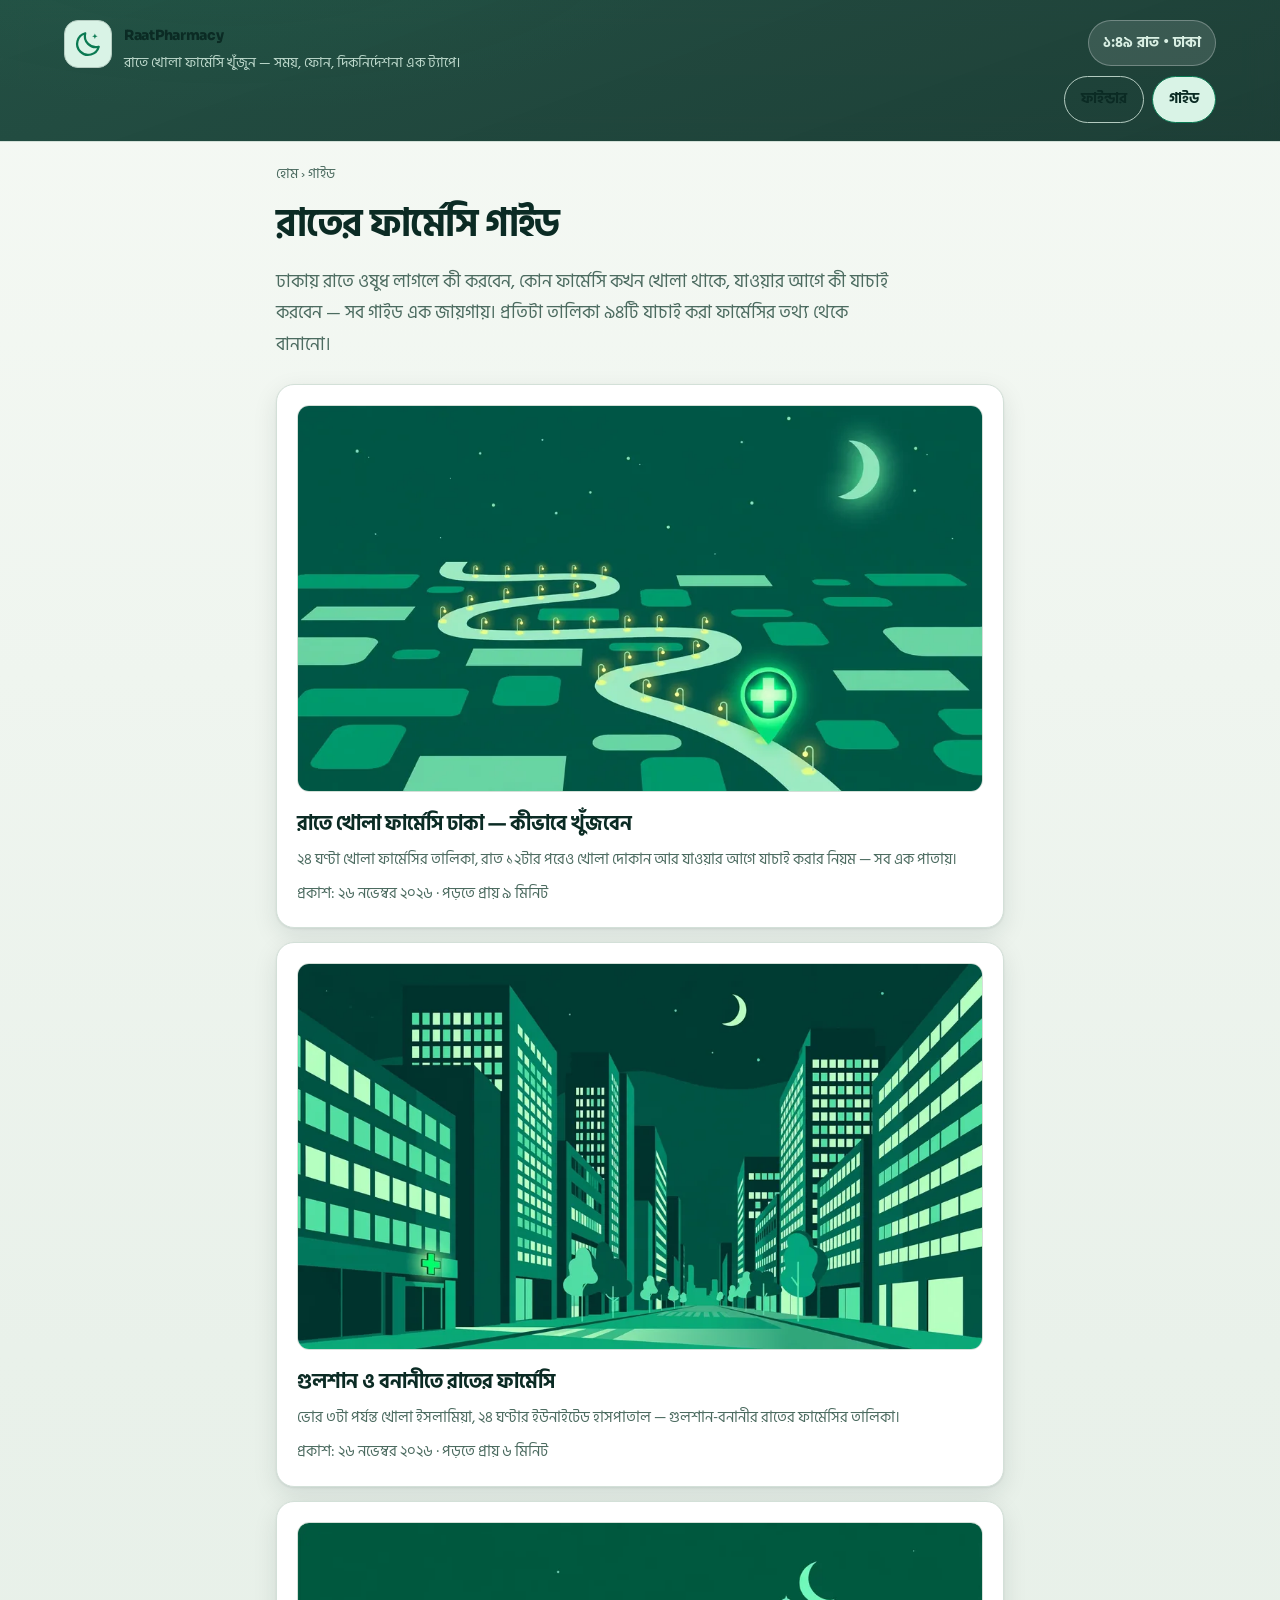
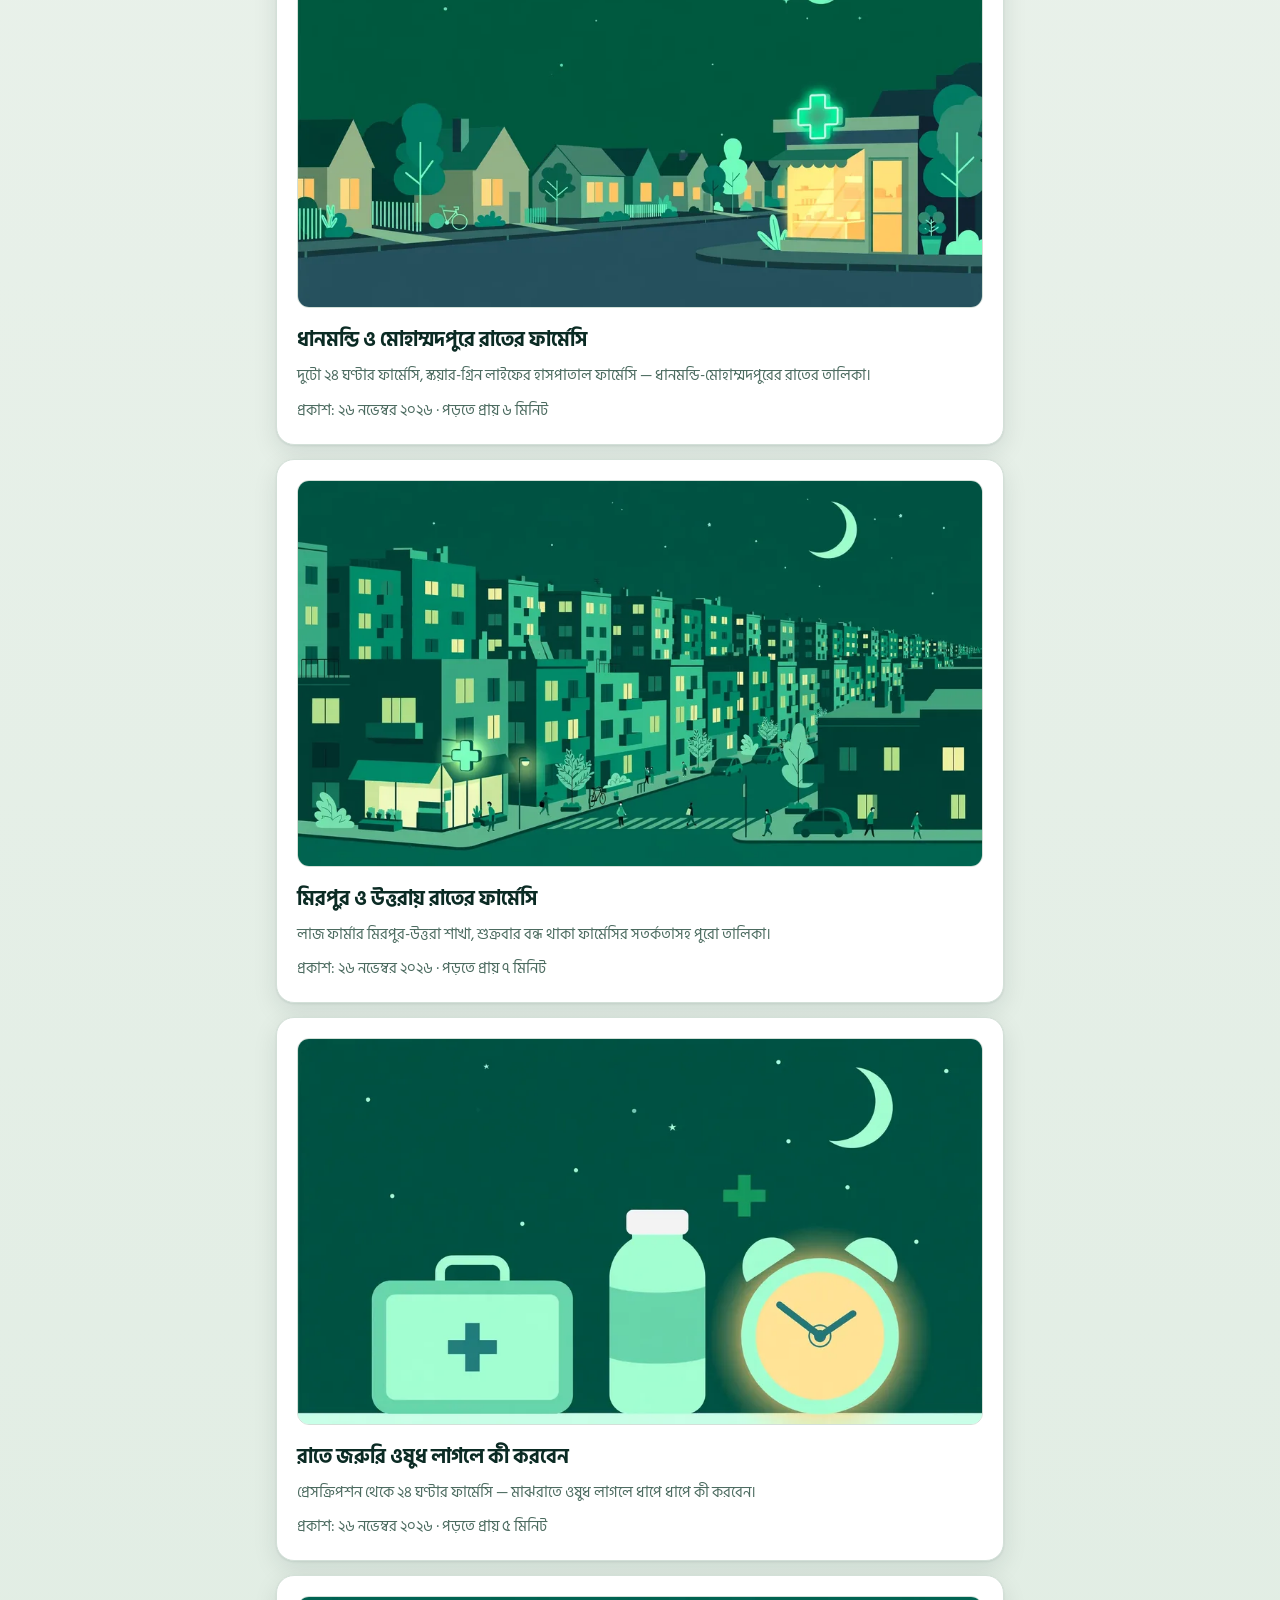
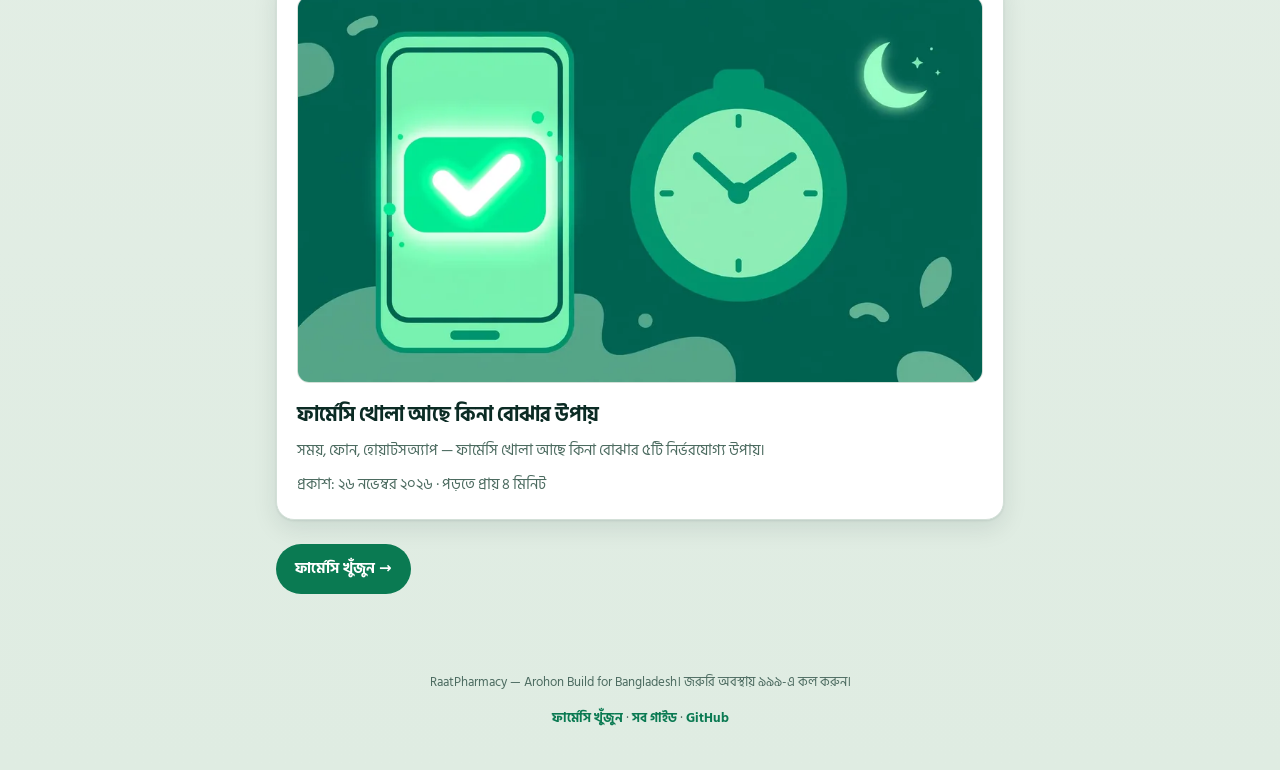
==== commit 7ee0c6e8: "RaatPharmacy MVP: night pharmacy finder for Dhaka - 41 verified pharmacies" ====
--- a/blog/index.html
+++ b/blog/index.html
@@ -2,7 +2,7 @@
 <html lang="bn">
 <head>
   <meta charset="utf-8">
-  <meta name="viewport" content="width=device-width, initial-scale=1, viewport-fit=cover">
+  <meta name="viewport" content="width=device-width, initial-scale=1, viewport-fit=cover, interactive-widget=resizes-content">
   <title>গাইড — রাতে খোলা ফার্মেসি ঢাকা | RaatPharmacy</title>
   <meta name="description" content="ঢাকায় রাতে খোলা ফার্মেসি খোঁজার গাইড — এলাকা অনুযায়ী তালিকা, জরুরি ওষুধের চেকলিস্ট, খোলা আছে কিনা বোঝার উপায়।">
   <link rel="canonical" href="https://buildempirecr.github.io/raatpharmacy/blog/">
@@ -23,7 +23,10 @@
   <link rel="icon" href="../icon.svg" type="image/svg+xml">
   <link rel="preconnect" href="https://fonts.googleapis.com">
   <link rel="preconnect" href="https://fonts.gstatic.com" crossorigin>
-  <link href="https://fonts.googleapis.com/css2?family=Hind+Siliguri:wght@400;500;600;700&family=Sora:wght@600;700;800&display=swap" rel="stylesheet">
+  <!-- Non-blocking fonts: a render-blocking font stylesheet delays
+       first paint on slow networks (see finder index.html). -->
+  <link href="https://fonts.googleapis.com/css2?family=Hind+Siliguri:wght@400;500;600;700&family=Sora:wght@600;700;800&display=swap" rel="stylesheet" media="print" onload="this.media='all'">
+  <noscript><link href="https://fonts.googleapis.com/css2?family=Hind+Siliguri:wght@400;500;600;700&family=Sora:wght@600;700;800&display=swap" rel="stylesheet"></noscript>
   <link rel="stylesheet" href="../styles.css">
   <link rel="stylesheet" href="blog.css">
   <script type="application/ld+json">
@@ -74,31 +77,37 @@
     <p class="blog-lede">ঢাকায় রাতে ওষুধ লাগলে কী করবেন, কোন ফার্মেসি কখন খোলা থাকে, যাওয়ার আগে কী যাচাই করবেন — সব গাইড এক জায়গায়। প্রতিটা তালিকা ৯৪টি যাচাই করা ফার্মেসির তথ্য থেকে বানানো।</p>
     <ul class="blog-index-list">
       <li class="blog-card">
+        <figure class="blog-card-thumb"><img src="../img/blog-night-pharmacy-dhaka.webp" width="960" height="540" loading="lazy" alt=""></figure>
         <h2><a href="rate-khola-pharmacy-dhaka.html">রাতে খোলা ফার্মেসি ঢাকা — কীভাবে খুঁজবেন</a></h2>
         <p>২৪ ঘণ্টা খোলা ফার্মেসির তালিকা, রাত ১২টার পরেও খোলা দোকান আর যাওয়ার আগে যাচাই করার নিয়ম — সব এক পাতায়।</p>
         <p class="blog-card-meta">প্রকাশ: ২৬ নভেম্বর ২০২৬ · পড়তে প্রায় ৯ মিনিট</p>
       </li>
       <li class="blog-card">
+        <figure class="blog-card-thumb"><img src="../img/blog-gulshan.webp" width="960" height="540" loading="lazy" alt=""></figure>
         <h2><a href="gulshan-night-pharmacy.html">গুলশান ও বনানীতে রাতের ফার্মেসি</a></h2>
         <p>ভোর ৩টা পর্যন্ত খোলা ইসলামিয়া, ২৪ ঘণ্টার ইউনাইটেড হাসপাতাল — গুলশান-বনানীর রাতের ফার্মেসির তালিকা।</p>
         <p class="blog-card-meta">প্রকাশ: ২৬ নভেম্বর ২০২৬ · পড়তে প্রায় ৬ মিনিট</p>
       </li>
       <li class="blog-card">
+        <figure class="blog-card-thumb"><img src="../img/blog-dhanmondi.webp" width="960" height="540" loading="lazy" alt=""></figure>
         <h2><a href="dhanmondi-night-pharmacy.html">ধানমন্ডি ও মোহাম্মদপুরে রাতের ফার্মেসি</a></h2>
         <p>দুটো ২৪ ঘণ্টার ফার্মেসি, স্কয়ার-গ্রিন লাইফের হাসপাতাল ফার্মেসি — ধানমন্ডি-মোহাম্মদপুরের রাতের তালিকা।</p>
         <p class="blog-card-meta">প্রকাশ: ২৬ নভেম্বর ২০২৬ · পড়তে প্রায় ৬ মিনিট</p>
       </li>
       <li class="blog-card">
+        <figure class="blog-card-thumb"><img src="../img/blog-mirpur.webp" width="960" height="540" loading="lazy" alt=""></figure>
         <h2><a href="mirpur-night-pharmacy.html">মিরপুর ও উত্তরায় রাতের ফার্মেসি</a></h2>
         <p>লাজ ফার্মার মিরপুর-উত্তরা শাখা, শুক্রবার বন্ধ থাকা ফার্মেসির সতর্কতাসহ পুরো তালিকা।</p>
         <p class="blog-card-meta">প্রকাশ: ২৬ নভেম্বর ২০২৬ · পড়তে প্রায় ৭ মিনিট</p>
       </li>
       <li class="blog-card">
+        <figure class="blog-card-thumb"><img src="../img/blog-emergency.webp" width="960" height="540" loading="lazy" alt=""></figure>
         <h2><a href="joruri-oshudh-rate.html">রাতে জরুরি ওষুধ লাগলে কী করবেন</a></h2>
         <p>প্রেসক্রিপশন থেকে ২৪ ঘণ্টার ফার্মেসি — মাঝরাতে ওষুধ লাগলে ধাপে ধাপে কী করবেন।</p>
         <p class="blog-card-meta">প্রকাশ: ২৬ নভেম্বর ২০২৬ · পড়তে প্রায় ৫ মিনিট</p>
       </li>
       <li class="blog-card">
+        <figure class="blog-card-thumb"><img src="../img/blog-open-or-closed.webp" width="960" height="540" loading="lazy" alt=""></figure>
         <h2><a href="pharmacy-khola-ache-kina.html">ফার্মেসি খোলা আছে কিনা বোঝার উপায়</a></h2>
         <p>সময়, ফোন, হোয়াটসঅ্যাপ — ফার্মেসি খোলা আছে কিনা বোঝার ৫টি নির্ভরযোগ্য উপায়।</p>
         <p class="blog-card-meta">প্রকাশ: ২৬ নভেম্বর ২০২৬ · পড়তে প্রায় ৪ মিনিট</p>
--- a/styles.css
+++ b/styles.css
@@ -54,12 +54,50 @@
 }
 * { box-sizing: border-box; }
 html { -webkit-text-size-adjust: 100%; scroll-behavior: smooth; }
+/* ---------- Premium night background (restrained, human, not AI-generic) ----------
+   No purple-blue gradients, no glass-everywhere, no decoration for its
+   own sake. Dark: one deep-emerald gradient (never flat black), one
+   soft moon glow top-right, and a few faint stars that fade out below
+   the hero. Everything is pure CSS/SVG — no background photo, no
+   extra download, no motion (static: nothing animates here, so
+   prefers-reduced-motion needs no exception). Light mode gets the same
+   idea in warm mint: soft gradient + mint glow, no stars. */
 body {
   margin: 0;
   font-family: "Hind Siliguri", "Sora", system-ui, -apple-system, "Segoe UI", Roboto, "Noto Sans Bengali", sans-serif;
-  background: var(--bg);
+  background:
+    radial-gradient(680px 420px at 88% -8%, rgba(52, 229, 166, .09), transparent 62%),
+    radial-gradient(520px 340px at 6% 0%, rgba(52, 229, 166, .05), transparent 60%),
+    linear-gradient(180deg, #0a2a24 0%, #071f1b 26%, #051713 100%);
+  background-attachment: scroll;
   color: var(--text);
   line-height: 1.55;
+}
+/* Faint stars, top of the page only, fading out below the hero. A
+   fixed pseudo-element would paint stars over the cards while
+   scrolling; this one is absolute, masked, and pointer-transparent. */
+body::before {
+  content: "";
+  position: absolute; top: 0; left: 0; right: 0; height: 560px;
+  pointer-events: none;
+  background-image: url("data:image/svg+xml,%3Csvg xmlns='http://www.w3.org/2000/svg' width='360' height='260'%3E%3Cg fill='%23dff5e9'%3E%3Ccircle cx='30' cy='40' r='1.1' opacity='.5'/%3E%3Ccircle cx='120' cy='90' r='.8' opacity='.35'/%3E%3Ccircle cx='210' cy='30' r='1.3' opacity='.45'/%3E%3Ccircle cx='290' cy='120' r='.9' opacity='.4'/%3E%3Ccircle cx='70' cy='180' r='1' opacity='.3'/%3E%3Ccircle cx='180' cy='200' r='.8' opacity='.35'/%3E%3Ccircle cx='330' cy='210' r='1.1' opacity='.3'/%3E%3Ccircle cx='250' cy='70' r='.7' opacity='.3'/%3E%3C/g%3E%3C/svg%3E");
+  background-size: 360px 260px;
+  -webkit-mask-image: linear-gradient(180deg, #000 0%, transparent 88%);
+  mask-image: linear-gradient(180deg, #000 0%, transparent 88%);
+  opacity: .8;
+}
+/* Light mode background — MUST come after the base body rule above:
+   same specificity, so the later rule wins. (An earlier version put
+   this inside the :root media block at the top of the file, where the
+   dark body gradient below it overrode it — light-mode visitors got a
+   dark background with dark text and an invisible hero title.) */
+@media (prefers-color-scheme: light) {
+  body {
+    background:
+      radial-gradient(680px 420px at 88% -8%, rgba(10, 122, 82, .10), transparent 62%),
+      linear-gradient(180deg, #f5f9f4 0%, #e9f1ea 34%, #dfece2 100%);
+  }
+  body::before { display: none; } /* stars belong to the night */
 }
 /* Bangla script needs taller line-height than Latin (matra + descenders). */
 :lang(bn) { line-height: 1.75; }
@@ -87,18 +125,29 @@
 }
 .hidden { display: none !important; }
 
-/* ---------- Header: stacks on phones, never overlaps ---------- */
+/* ---------- Header: stacks on phones, never overlaps ----------
+   The ONE frosted surface on the site (deliberate restraint: cards
+   stay solid — glass everywhere reads as generic AI output, and 94
+   blurred cards would jank scrolling on cheap phones). The header is
+   translucent + blurred so the night gradient shows through faintly.
+   Sticky only from 640px up: on phones the stacked header is tall
+   and would eat the screen. */
 .topbar {
   background:
-    radial-gradient(720px 260px at 18% -40%, rgba(52, 229, 166, .16), transparent 65%),
-    linear-gradient(160deg, #0a2e28, #071f1b 70%);
+    radial-gradient(720px 260px at 18% -40%, rgba(52, 229, 166, .14), transparent 65%),
+    linear-gradient(160deg, rgba(10, 46, 40, .88), rgba(7, 31, 27, .9));
+  -webkit-backdrop-filter: blur(14px) saturate(1.15);
+  backdrop-filter: blur(14px) saturate(1.15);
   border-bottom: 1px solid var(--border);
+}
+@media (min-width: 640px) {
+  .topbar { position: sticky; top: 0; z-index: 30; }
 }
 @media (prefers-color-scheme: light) {
   .topbar {
     background:
-      radial-gradient(720px 260px at 18% -40%, rgba(10, 122, 82, .14), transparent 65%),
-      linear-gradient(160deg, #0d3d31, #0a2e26 70%);
+      radial-gradient(720px 260px at 18% -40%, rgba(10, 122, 82, .12), transparent 65%),
+      linear-gradient(160deg, rgba(13, 61, 49, .9), rgba(10, 46, 38, .92));
     color: #eef7f2;
   }
   .topbar .brand p { color: #bcd8cb; }
@@ -159,6 +208,18 @@
   letter-spacing: -0.03em; line-height: 1.15; text-wrap: balance;
 }
 .hero-sub { margin: 10px 0 0; color: var(--muted); font-size: 16.5px; max-width: 62ch; }
+/* One-tap action for the 2 AM visitor: the single biggest button on
+   the page, directly under the pitch. One tap filters to open
+   pharmacies and scrolls to them — no hunting through filters. */
+.hero-cta { margin-top: 18px; font-size: 16px; padding: 13px 24px; box-shadow: 0 6px 18px rgba(0, 0, 0, .35); }
+.hero-cta .dot { width: 9px; height: 9px; border-radius: 50%; background: currentColor; animation: pulse 2.2s ease-out infinite; }
+/* Hero illustration: an editorial frame, not a stock photo. The
+   caption says plainly that it is an illustration — honesty is part
+   of the craft. Fixed aspect ratio + width/height attributes on the
+   <img> mean zero layout shift while it loads. */
+.hero-figure { margin: 20px 0 0; border-radius: var(--radius); overflow: hidden; border: 1px solid var(--border); box-shadow: var(--shadow-1); }
+.hero-figure img { display: block; width: 100%; height: auto; aspect-ratio: 16 / 9; object-fit: cover; }
+.hero-figure figcaption { font-size: 13px; color: var(--muted); background: var(--surface); padding: 8px 14px; border-top: 1px solid var(--border); }
 .search-wrap {
   display: flex; align-items: center; gap: 10px;
   background: var(--surface); border: 1px solid var(--border-strong);
@@ -273,7 +334,44 @@
 .about .sources a, footer .footer-links a { color: var(--accent); text-decoration: none; font-weight: 700; }
 .about .sources a:hover, footer .footer-links a:hover { text-decoration: underline; }
 
-/* ---------- Results / cards ---------- */
+/* ---------- Guides section (after the results, never in the hero) ----------
+   The hero stays clean and focused on one job: finding an open
+   pharmacy right now. The guides live here, as proper article cards
+   with title, teaser and reading time — easy to find, never in the
+   way. Same solid surface + fine border as the pharmacy cards, so
+   the whole page reads as one careful system. */
+.guides { margin-top: 36px; }
+.guides-head h2 {
+  margin: 0; font-family: "Sora", "Hind Siliguri", sans-serif;
+  font-size: clamp(22px, 4vw, 28px); font-weight: 800; letter-spacing: -0.02em;
+}
+.guides-head p { margin: 8px 0 0; color: var(--muted); font-size: 15.5px; max-width: 62ch; }
+.guides-list { list-style: none; margin: 18px 0 0; padding: 0; display: grid; gap: 14px; grid-template-columns: minmax(0, 1fr); }
+.guide-card {
+  background: var(--surface); border: 1px solid var(--border);
+  border-radius: var(--radius); padding: 20px; box-shadow: var(--shadow-1);
+  transition: transform .18s ease, box-shadow .18s ease;
+}
+.guide-card:hover { transform: translateY(-2px); box-shadow: var(--shadow-2); }
+.guide-card h3 { margin: 0 0 6px; font-family: "Sora", "Hind Siliguri", sans-serif; font-size: 18px; font-weight: 700; line-height: 1.3; }
+.guide-card h3 a { color: var(--text); text-decoration: none; }
+.guide-card h3 a:hover { color: var(--accent); }
+.guide-card p { margin: 0 0 12px; color: var(--muted); font-size: 14.5px; }
+.guide-meta { display: flex; align-items: center; justify-content: space-between; gap: 10px; font-size: 13.5px; color: var(--muted-2); }
+.guide-meta a { color: var(--accent); font-weight: 700; text-decoration: none; white-space: nowrap; }
+.guide-meta a:hover { text-decoration: underline; }
+@media (min-width: 768px) {
+  .guides-list { grid-template-columns: repeat(2, minmax(0, 1fr)); }
+}
+@media (min-width: 1024px) {
+  .guides-list { grid-template-columns: repeat(3, minmax(0, 1fr)); }
+}
+
+/* ---------- Results / cards ----------
+   Cards stay SOLID surfaces on purpose: one frosted header is a
+   considered detail; 94 blurred cards would look like generic AI
+   glassmorphism and jank scrolling on cheap phones. Fine 1px border
+   + layered shadow is the craft here. */
 .result-count { color: var(--muted); font-size: 14px; margin: 2px 2px 12px; }
 .pharmacy-list { list-style: none; margin: 0; padding: 0; display: grid; gap: 14px; grid-template-columns: minmax(0, 1fr); }
 .card {
@@ -372,11 +470,15 @@
 
 /* Correction sheet */
 .sheet-backdrop { position: fixed; inset: 0; background: rgba(0, 0, 0, .6); z-index: 40; }
+/* Correction sheet: cap its height and let it scroll internally, so
+   on a short viewport (landscape phone, keyboard open) the input and
+   the submit button can always be reached. */
 .sheet {
   position: fixed; left: 0; right: 0; bottom: 0; z-index: 50;
   background: var(--surface); border-radius: 20px 20px 0 0;
   border: 1px solid var(--border); border-bottom: 0; padding: 20px 18px 24px;
   max-width: 640px; margin: 0 auto; box-shadow: var(--shadow-2);
+  max-height: 85dvh; overflow-y: auto; overscroll-behavior: contain;
 }
 .sheet h2 { margin: 0 0 4px; font-family: "Sora", "Hind Siliguri", sans-serif; font-size: 19px; }
 .sheet-sub { margin: 0 0 14px; color: var(--muted); font-size: 14px; }
@@ -428,6 +530,27 @@
    Disabled under prefers-reduced-motion (see the block below). */
 @keyframes cardIn { from { opacity: 0; transform: translateY(6px); } to { opacity: 1; transform: translateY(0); } }
 .pharmacy-list.list-anim .card { animation: cardIn 120ms cubic-bezier(.2,.8,.2,1) both; }
+/* ---------- Print: ink-friendly, no dark flood ----------
+   A visitor printing the list gets black text on white, no dark
+   backgrounds, and none of the interactive chrome (header buttons,
+   filters, action buttons, sheet, toast). Cards become plain
+   bordered blocks that do not split across pages. */
+@media print {
+  body { background: #fff !important; color: #111 !important; }
+  body::before { display: none !important; }
+  .topbar { position: static !important; background: #fff !important; border-bottom: 2px solid #111; -webkit-backdrop-filter: none; backdrop-filter: none; }
+  .topbar .brand p, .topbar .clock, .top-right { color: #333 !important; }
+  .top-right .lang-btn, .hero-figure, .hero-cta, .search-wrap, .stat-chips,
+  .sidebar, .sheet, .sheet-backdrop, .toast, .skip-link, .actions,
+  .link-btn, .guides, footer .footer-links { display: none !important; }
+  .card, .guide-card { background: #fff !important; color: #111 !important; border: 1px solid #999 !important; box-shadow: none !important; break-inside: avoid; }
+  .card .area, .address, .meta-line, .phone-line { color: #333 !important; }
+  .badge { border: 1px solid #666 !important; background: #fff !important; color: #111 !important; }
+  .hero-title, .card h3 { color: #111 !important; }
+  .hero-sub, .stock-note { color: #333 !important; }
+  main { padding: 0; }
+  a { color: #111 !important; text-decoration: none; }
+}
 @media (prefers-reduced-motion: reduce) {
   *, *::before, *::after { animation: none !important; transition: none !important; scroll-behavior: auto !important; }
 }
--- a/blog/blog.css
+++ b/blog/blog.css
@@ -34,6 +34,19 @@
 .blog-article p { font-size: 16.5px; margin: 0 0 14px; max-width: 68ch; }
 .blog-lede { font-size: 18px; color: var(--muted); max-width: 62ch; }
 .blog-meta { font-size: 14px; color: var(--muted-2); margin: 0 0 18px; }
+
+/* Article hero illustration: editorial frame, same radius and border
+   as the finder hero. The caption says plainly it is an
+   illustration — no fake-photo look. Width/height attributes on the
+   <img> mean zero layout shift. */
+.article-hero { margin: 0 0 20px; border-radius: var(--radius); overflow: hidden; border: 1px solid var(--border); box-shadow: var(--shadow-1); }
+.article-hero img { display: block; width: 100%; height: auto; aspect-ratio: 16 / 9; object-fit: cover; }
+.article-hero figcaption { font-size: 13px; color: var(--muted); background: var(--surface); padding: 8px 14px; border-top: 1px solid var(--border); }
+
+/* Blog index thumbnails: small, lazy, decorative (empty alt — the
+   heading link already names the article). */
+.blog-card-thumb { margin: 0 0 14px; border-radius: var(--radius-sm); overflow: hidden; border: 1px solid var(--border); }
+.blog-card-thumb img { display: block; width: 100%; height: auto; aspect-ratio: 16 / 9; object-fit: cover; }
 
 /* Pharmacy list inside an article: name, address, hours, phone. */
 .blog-pharm-list { list-style: none; margin: 0 0 14px; padding: 0; display: grid; gap: 10px; }
